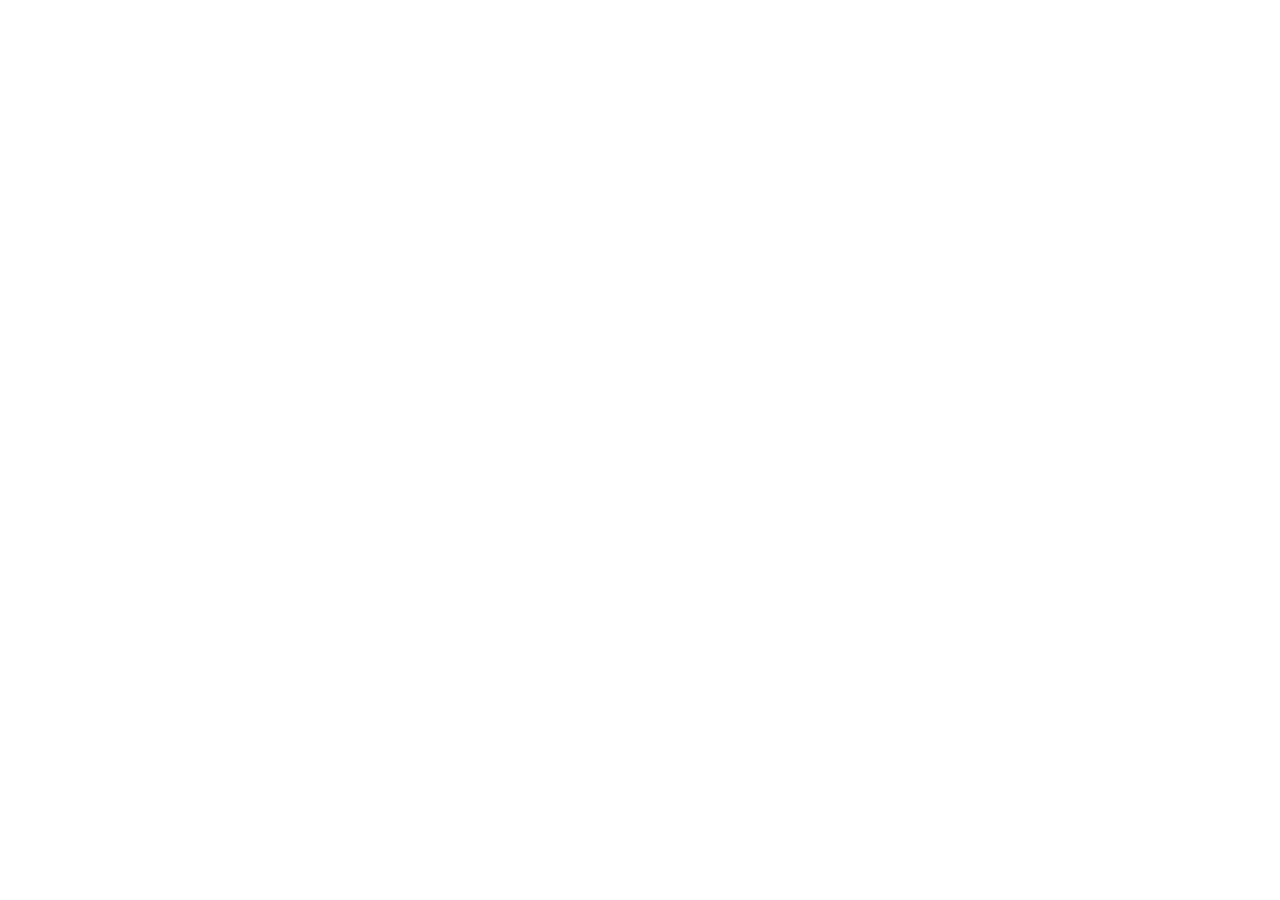
==== index.html @ 17730089 "Criação da estrutura html e css" ====
<!DOCTYPE html>
<html lang="pt-br">
<head>
    <meta charset="UTF-8">
    <meta name="viewport" content="width=device-width, initial-scale=1.0">
    <title>Luce d'Itália</title>
</head>
<body>
    
</body>
</html>
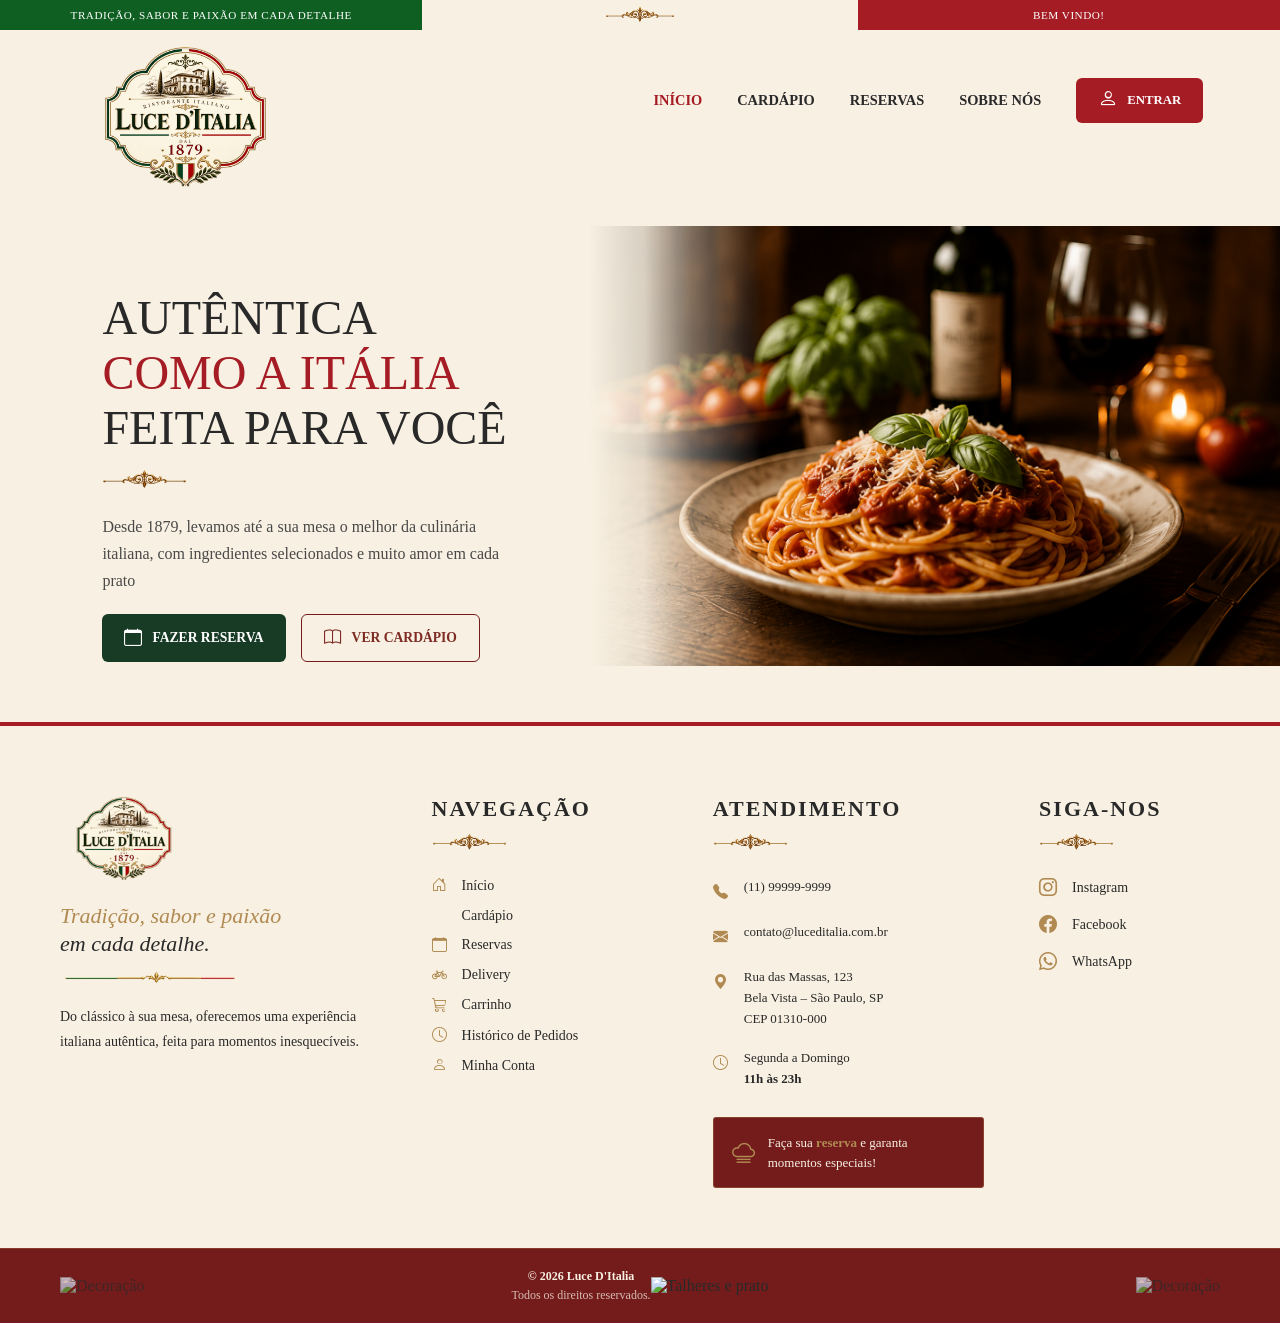
==== commit 1e555d6d: "Edição da header e footer e criação do hero do index" ====
--- a/index.html
+++ b/index.html
@@ -1,11 +1,269 @@
 <!DOCTYPE html>
 <html lang="pt-br">
+
 <head>
     <meta charset="UTF-8">
     <meta name="viewport" content="width=device-width, initial-scale=1.0">
     <title>Luce d'Itália</title>
+    <link rel="stylesheet" href="css/global.css">
+    <link rel="stylesheet" href="partials/css/header.css">
+    <link rel="stylesheet" href="https://cdn.jsdelivr.net/npm/bootstrap-icons@1.11.3/font/bootstrap-icons.min.css" />
+    <link rel="stylesheet" href="css/style.css">
+    <link rel="stylesheet" href="partials/css/footer.css">
 </head>
+
 <body>
-    
+    <section class="header">
+        <div class="top-header">
+            <div class="green">
+                <p>TRADIÇÃO, SABOR E PAIXÃO EM CADA DETALHE</p>
+            </div>
+
+            <div class="creme">
+                <img src="../imagens/ornamento.png" alt="ornamento">
+            </div>
+
+            <div class="red">
+                BEM VINDO!
+            </div>
+        </div>
+        <header>
+            <div class="logo">
+                <img src="../imagens/logo.png" alt="logo" />
+            </div>
+            <nav class="header-list">
+                <ul class="menu">
+                    <li><a class="verde" href="#">Início</a></li>
+                    <li><a class="branco" href="#">Cardápio</a></li>
+                    <li><a class="vermelho" href="#">Reservas</a></li>
+                    <li><a class="sobre" href="#">Sobre Nós</a></li>
+                </ul>
+
+                <div class="btn-header">
+                    <a href="#">
+                        <i class="bi bi-person"></i>
+                        <p>ENTRAR</p>
+                    </a>
+                </div>
+            </nav>
+        </header>
+    </section>
+
+    <main>
+        <section id="hero">
+            <div class="hero">
+                <div class="hero-left">
+                    <div class="hero-txt">
+                        <h1>AUTÊNTICA
+                            <span>COMO A ITÁLIA</span>
+                            FEITA PARA VOCÊ
+                        </h1>
+                    </div>
+
+                    <div class="detail-img-hero">
+                        <img src="imagens/ornamento.png">
+                    </div>
+
+                    <div class="details-txt-hero">
+                        <p>Desde 1879, levamos até a sua mesa o melhor da culinária italiana, com ingredientes
+                            selecionados e muito amor em cada prato</p>
+                    </div>
+
+                    <div class="btn-hero">
+                        <div class="reserva">
+                            <i class="bi bi-calendar"></i>
+                            <p>FAZER RESERVA</p>
+                        </div>
+
+                        <div class="cardapio">
+                            <i class="bi bi-book"></i>
+                            VER CARDÁPIO
+                        </div>
+                    </div>
+                </div>
+
+                <div class="hero-right">
+                    <div class="imagem">
+                        <img src="imagens/hero-massa.jpg">
+                    </div>
+                </div>
+            </div>
+        </section>
+    </main>
+    <footer>
+        <div class="footer-main">
+            <div class="left">
+                <div class="logo-footer">
+                    <img src="../imagens/logo.png" alt="Luce D'Italia">
+                </div>
+
+                <div class="detalhe-insp">
+                    <span>Tradição, sabor e paixão</span>
+                    <br>
+                    em cada detalhe.
+                </div>
+
+                <div class="borda-footer">
+                    <img src="../imagens/barraFooter.png" alt="Ornamento">
+                </div>
+
+                <div class="txt-footer-left">
+                    Do clássico à sua mesa, oferecemos uma
+                    experiência italiana autêntica, feita para
+                    momentos inesquecíveis.
+                </div>
+            </div>
+
+            <div class="main-footer">
+
+                <nav class="navegacao">
+                    <h2>NAVEGAÇÃO</h2>
+
+                    <img src="../imagens/ornamento.png" alt="Ornamento" class="ornamento">
+
+                    <ul>
+                        <li>
+                            <a href="#">
+                                <i class="bi bi-house-door"></i>
+                                <span>Início</span>
+                            </a>
+                        </li>
+
+                        <li>
+                            <a href="#">
+                                <i class="bi bi-fork-knife"></i>
+                                <span>Cardápio</span>
+                            </a>
+                        </li>
+
+                        <li>
+                            <a href="#">
+                                <i class="bi bi-calendar"></i>
+                                <span>Reservas</span>
+                            </a>
+                        </li>
+
+                        <li>
+                            <a href="#">
+                                <i class="bi bi-bicycle"></i>
+                                <span>Delivery</span>
+                            </a>
+                        </li>
+
+                        <li>
+                            <a href="#">
+                                <i class="bi bi-cart3"></i>
+                                <span>Carrinho</span>
+                            </a>
+                        </li>
+
+                        <li>
+                            <a href="#">
+                                <i class="bi bi-clock"></i>
+                                <span>Histórico de Pedidos</span>
+                            </a>
+                        </li>
+
+                        <li>
+                            <a href="#">
+                                <i class="bi bi-person"></i>
+                                <span>Minha Conta</span>
+                            </a>
+                        </li>
+                    </ul>
+                </nav>
+            </div>
+
+            <div class="atendimento">
+                <h2>ATENDIMENTO</h2>
+
+                <img src="../imagens/ornamento.png" alt="Ornamento" class="ornamento">
+
+                <div class="atendimento-lista">
+                    <div class="info-item">
+                        <i class="bi bi-telephone-fill"></i>
+                        <span>(11) 99999-9999</span>
+                    </div>
+
+                    <div class="info-item">
+                        <i class="bi bi-envelope-fill"></i>
+                        <span>contato@luceditalia.com.br</span>
+                    </div>
+
+                    <div class="info-item">
+                        <i class="bi bi-geo-alt-fill"></i>
+
+                        <span>
+                            Rua das Massas, 123<br>
+                            Bela Vista – São Paulo, SP<br>
+                            CEP 01310-000
+                        </span>
+
+                    </div>
+
+                    <div class="info-item">
+                        <i class="bi bi-clock"></i>
+
+                        <span>
+                            Segunda a Domingo<br>
+                            <strong>11h às 23h</strong>
+                        </span>
+                    </div>
+                </div>
+
+                <a href="#" class="reserva-footer">
+                    <i class="bi bi-cloud-fog"></i>
+                    <span>
+                        Faça sua <strong>reserva</strong> e garanta<br>
+                        momentos especiais!
+                    </span>
+                </a>
+            </div>
+
+            <div class="social-footer">
+                <h2>SIGA-NOS</h2>
+
+                <img src="../imagens/ornamento.png" alt="Ornamento" class="ornamento">
+
+                <div class="social-lista">
+                    <a href="#">
+                        <i class="bi bi-instagram"></i>
+                        <span>Instagram</span>
+                    </a>
+
+                    <a href="#">
+                        <i class="bi bi-facebook"></i>
+                        <span>Facebook</span>
+                    </a>
+
+                    <a href="#">
+                        <i class="bi bi-whatsapp"></i>
+                        <span>WhatsApp</span>
+                    </a>
+                </div>
+            </div>
+        </div>
+
+        <div class="footer-bottom">
+
+            <div class="footer-decoration left-decoration">
+                <img src="#" alt="Decoração">
+            </div>
+
+            <div class="copyright">
+                <span>© 2026 Luce D'Italia</span>
+                <span>Todos os direitos reservados.</span>
+            </div>
+
+            <div class="footer-center">
+                <img src="#" alt="Talheres e prato">
+            </div>
+
+            <div class="footer-decoration right-decoration">
+                <img src="#" alt="Decoração">
+            </div>
+        </div>
+    </footer>
 </body>
+
 </html>
--- a/css/global.css
+++ b/css/global.css
@@ -0,0 +1,24 @@
+:root {
+    --primary: #A51C24;
+    --secundary: #0f5f22;
+    --terciary: #FFFFFF;
+    --btn-primary: #116e2d;
+    --btn-secundary: #8B1E23;
+    --txt-btn: #FFFFFF;
+    --cream: #F8F1E3;
+    --beige: #EFE3CC;
+    --green: #173B25;
+    --green-light: #315F3D;
+    --wine: #741C1C;
+    --brown: #5C3A20;
+    --gold: #B08A52;
+    --border-color: #bd8f4a46;
+    --bronze: #936839;
+    --text: #292929;
+}
+
+* {
+    padding: 0;
+    margin: 0;
+    box-sizing: border-box;
+}
--- a/partials/css/header.css
+++ b/partials/css/header.css
@@ -0,0 +1,132 @@
+.header {
+  width: 100%;
+  position: relative;
+  z-index: 10;
+}
+
+.top-header {
+  height: 30px;
+  display: flex;
+  width: 100%;
+}
+
+.green,
+.creme,
+.red {
+  display: flex;
+  align-items: center;
+  justify-content: center;
+
+  font-size: 0.7rem;
+  letter-spacing: 0.5px;
+  color: var(--terciary);
+}
+
+.green {
+  width: 33%;
+  background: var(--secundary);
+}
+
+.green p {
+  margin: 0;
+}
+
+.creme {
+  width: 34%;
+  background: var(--cream);
+}
+
+.creme img {
+  width: 70px;
+}
+
+.red {
+  width: 33%;
+  background: var(--primary);
+}
+
+header {
+  height: 140px;
+  display: flex;
+  align-items: center;
+  position: relative;
+  padding: 0 6%;
+}
+
+.logo {
+  position: absolute;
+  top: 15px;
+  left: 6%;
+  z-index: 5;
+}
+
+.logo img {
+  width: 17vw;
+  display: block;
+}
+
+.header-list {
+  width: 100%;
+  display: flex;
+  align-items: center;
+  justify-content: flex-end;
+  gap: 35px;
+}
+
+.menu {
+  list-style: none;
+  display: flex;
+  align-items: center;
+  justify-content: center;
+  gap: 35px;
+  margin: 0;
+  padding: 0;
+}
+
+.menu li {
+  position: relative;
+}
+
+.menu li a {
+  text-decoration: none;
+  color: var(--text);
+  font-size: 0.9rem;
+  font-weight: 600;
+  text-transform: uppercase;
+  transition: 0.3s;
+}
+
+.menu li a:hover {
+  color: var(--primary);
+}
+
+.menu li a.verde {
+  color: var(--primary);
+}
+
+.btn-header a {
+  background: var(--primary);
+  color: var(--terciary);
+  text-decoration: none;
+  height: 45px;
+  padding: 0 22px;
+  display: flex;
+  align-items: center;
+  gap: 10px;
+  border-radius: 6px;
+  transition: 0.3s;
+}
+
+.btn-header a:hover {
+  background: var(--btn-secundary);
+}
+
+.btn-header i {
+  font-size: 1.2rem;
+}
+
+.btn-header p {
+  margin: 0;
+  font-size: 0.8rem;
+  font-weight: 600;
+}
--- a/css/style.css
+++ b/css/style.css
@@ -0,0 +1,147 @@
+body {
+    margin: 0;
+    background: var(--cream);
+}
+
+* {
+    box-sizing: border-box;
+}
+
+#hero {
+    width: 100%;
+    overflow: hidden;
+    
+}
+
+.hero {
+    display: flex;
+    position: relative;
+}
+
+.hero-left {
+    width: 46%;
+    padding: 120px 0 60px 8%;
+    display: flex;
+    flex-direction: column;
+    justify-content: center;
+    position: relative;
+    z-index: 2;
+}
+
+.hero-txt h1 {
+    margin: 0;
+    max-width: 500px;
+    font-family: Georgia, serif;
+    font-size: 3rem;
+    font-weight: 500;
+    line-height: 1.15;
+    color: var(--text);
+}
+
+.hero-txt h1 span {
+    display: block;
+    color: var(--primary);
+}
+
+.detail-img-hero {
+    margin: 10px 0 15px;
+}
+
+.detail-img-hero img {
+    width: 85px;
+    height: auto;
+}
+
+.details-txt-hero {
+    max-width: 400px;
+}
+
+.details-txt-hero p {
+    margin: 0;
+    font-size: 1rem;
+    line-height: 1.7;
+    color: #494949;
+}
+
+.btn-hero {
+    display: flex;
+    gap: 15px;
+    margin-top: 20px;
+}
+
+.reserva,
+.cardapio {
+    height: 48px;
+    padding: 0 22px;
+    display: flex;
+    align-items: center;
+    justify-content: center;
+    gap: 10px;
+    cursor: pointer;
+    font-size: 0.85rem;
+    font-weight: 600;
+    transition: 0.3s;
+}
+
+.reserva {
+    background: var(--green);
+    color: white;
+    border-radius: 6px;
+}
+
+.reserva:hover {
+    background: var(--secundary);
+}
+
+.cardapio {
+    border: 1px solid var(--wine);
+    color: #7d2b23;
+    border-radius: 6px;
+}
+
+.cardapio:hover {
+    background: var(--wine);
+    color: var(--terciary);
+}
+
+.reserva i,
+.cardapio i {
+    font-size: 1.1rem;
+}
+
+.hero-right {
+    width: 54%;
+    display: flex;
+    align-items: center;
+    position: relative;
+}
+
+.imagem {
+    width: 100%;
+    height: 440px;
+    position: relative;
+    overflow: hidden;
+    -webkit-mask-image:
+        linear-gradient(to right,
+            transparent 0%,
+            rgba(0, 0, 0, 0.15) 8%,
+            rgba(0, 0, 0, 0.6) 15%,
+            black 25%,
+            black 100%);
+
+    mask-image:
+        linear-gradient(to right,
+            transparent 0%,
+            rgba(0, 0, 0, 0.15) 8%,
+            rgba(0, 0, 0, 0.6) 15%,
+            black 25%,
+            black 100%);
+}
+
+.imagem img {
+    width: 100%;
+    height: 100%;
+    object-fit: cover;
+    object-position: center;
+    display: block;
+}
--- a/partials/css/footer.css
+++ b/partials/css/footer.css
@@ -0,0 +1,273 @@
+footer {
+    width: 100%;
+    background: var(--cream);
+    color: var(--text);
+    font-family: "Lora", serif;
+    border-top: 4px solid var(--primary);
+}
+
+.footer-main {
+    width: 100%;
+    max-width: 1400px;
+    margin: 0 auto;
+    padding: 70px 60px 60px;
+    display: grid;
+    grid-template-columns: 1.4fr 1fr 1.2fr 0.8fr;
+    gap: 55px;
+}
+
+.footer-main .left {
+    display: flex;
+    flex-direction: column;
+    align-items: flex-start;
+}
+
+.logo-footer {
+    margin-bottom: 20px;
+}
+
+.logo-footer img {
+    width: 10vw;
+    height: auto;
+    display: block;
+}
+
+.detalhe-insp {
+    color: var(--text);
+    font-family: "Cormorant Garamond", serif;
+    font-size: 22px;
+    line-height: 1.3;
+    font-style: italic;
+    margin-bottom: 18px;
+}
+
+.detalhe-insp span {
+    color: var(--gold);
+}
+
+.borda-footer {
+    width: 180px;
+    margin: 5px 0 22px;
+}
+
+.borda-footer img {
+    width: 100%;
+    height: auto;
+    display: block;
+    margin-top: -35px;
+    margin-bottom: -35px;
+}
+
+.txt-footer-left {
+    max-width: 330px;
+    color: var(--text);
+    font-family: "Lora", serif;
+    font-size: 14px;
+    line-height: 1.8;
+}
+
+.main-footer h2,
+.atendimento h2,
+.social-footer h2 {
+    position: relative;
+    color: var(--text);
+    font-family: "Cormorant Garamond", serif;
+    font-size: 22px;
+    font-weight: 700;
+    letter-spacing: 2px;
+    margin-bottom: 8px;
+}
+
+.ornamento {
+    width: 75px;
+    height: auto;
+    display: block;
+    margin-bottom: 22px;
+}
+
+.navegacao ul {
+    list-style: none;
+
+    display: flex;
+    flex-direction: column;
+    gap: 13px;
+}
+
+.navegacao li {
+    width: fit-content;
+}
+
+.navegacao a {
+    display: flex;
+    align-items: center;
+    gap: 12px;
+    color: var(--text);
+    text-decoration: none;
+    font-family: "Lora", serif;
+    font-size: 14px;
+    transition:
+        color 0.25s ease,
+        transform 0.25s ease;
+}
+
+.navegacao a i {
+    width: 18px;
+    color: var(--gold);
+    font-size: 15px;
+    transition: color 0.25s ease;
+}
+
+.navegacao a:hover {
+    color: var(--text);
+    transform: translateX(5px);
+}
+
+.navegacao a:hover i {
+    color: var(--primary);
+}
+
+.atendimento-lista {
+    display: flex;
+    flex-direction: column;
+    gap: 18px;
+}
+
+.info-item {
+    display: flex;
+    align-items: flex-start;
+    gap: 13px;
+    color: var(--text);
+    font-family: "Lora", serif;
+    font-size: 13px;
+    line-height: 1.6;
+}
+
+.info-item i {
+    min-width: 18px;
+    margin-top: 3px;
+    color: var(--gold);
+    font-size: 15px;
+}
+
+.info-item strong {
+    color: var(--text);
+    font-weight: 600;
+}
+
+.reserva-footer {
+    display: flex;
+    align-items: center;
+    gap: 13px;
+    margin-top: 28px;
+    padding: 15px 18px;
+    background: var(--wine);
+    border: 1px solid rgba(176, 138, 82, 0.35);
+    border-radius: 3px;
+    color: var(--cream);
+    text-decoration: none;
+    font-family: "Lora", serif;
+    font-size: 13px;
+    line-height: 1.5;
+    transition:
+        background 0.25s ease,
+        transform 0.25s ease,
+        border-color 0.25s ease;
+}
+
+.reserva-footer i {
+    color: var(--gold);
+    font-size: 23px;
+}
+
+.reserva-footer strong {
+    color: var(--gold);
+}
+
+.reserva-footer:hover {
+    background: var(--primary);
+    border-color: var(--gold);
+    transform: translateY(-2px);
+}
+
+.social-lista {
+    display: flex;
+    flex-direction: column;
+    gap: 16px;
+}
+
+.social-lista a {
+    display: flex;
+    align-items: center;
+    gap: 13px;
+    color: var(--text);
+    text-decoration: none;
+    font-family: "Lora", serif;
+    font-size: 14px;
+    transition:
+        color 0.25s ease,
+        transform 0.25s ease;
+}
+
+.social-lista a i {
+    width: 20px;
+    color: var(--gold);
+    font-size: 18px;
+    transition: color 0.25s ease;
+}
+
+.social-lista a:hover {
+    color: var(--text);
+    transform: translateX(5px);
+}
+
+.social-lista a:hover i {
+    color: var(--primary);
+}
+
+.footer-bottom {
+    position: relative;
+    width: 100%;
+    min-height: 75px;
+    padding: 18px 60px;
+    display: flex;
+    align-items: center;
+    justify-content: center;
+    background: var(--wine);
+    border-top: 1px solid var(--border-color);
+}
+
+.copyright {
+    display: flex;
+    flex-direction: column;
+    align-items: center;
+    gap: 4px;
+    text-align: center;
+    color: rgba(248, 241, 227, 0.75);
+    font-family: "Lora", serif;
+    font-size: 12px;
+}
+
+.copyright span:first-child {
+    color: var(--cream);
+    font-weight: 600;
+}
+
+.footer-decoration {
+    position: absolute;
+    top: 50%;
+    transform: translateY(-50%);
+    opacity: 0.7;
+}
+
+.footer-decoration img {
+    max-width: 150px;
+    height: auto;
+}
+
+.left-decoration {
+    left: 60px;
+}
+
+.right-decoration {
+    right: 60px;
+}
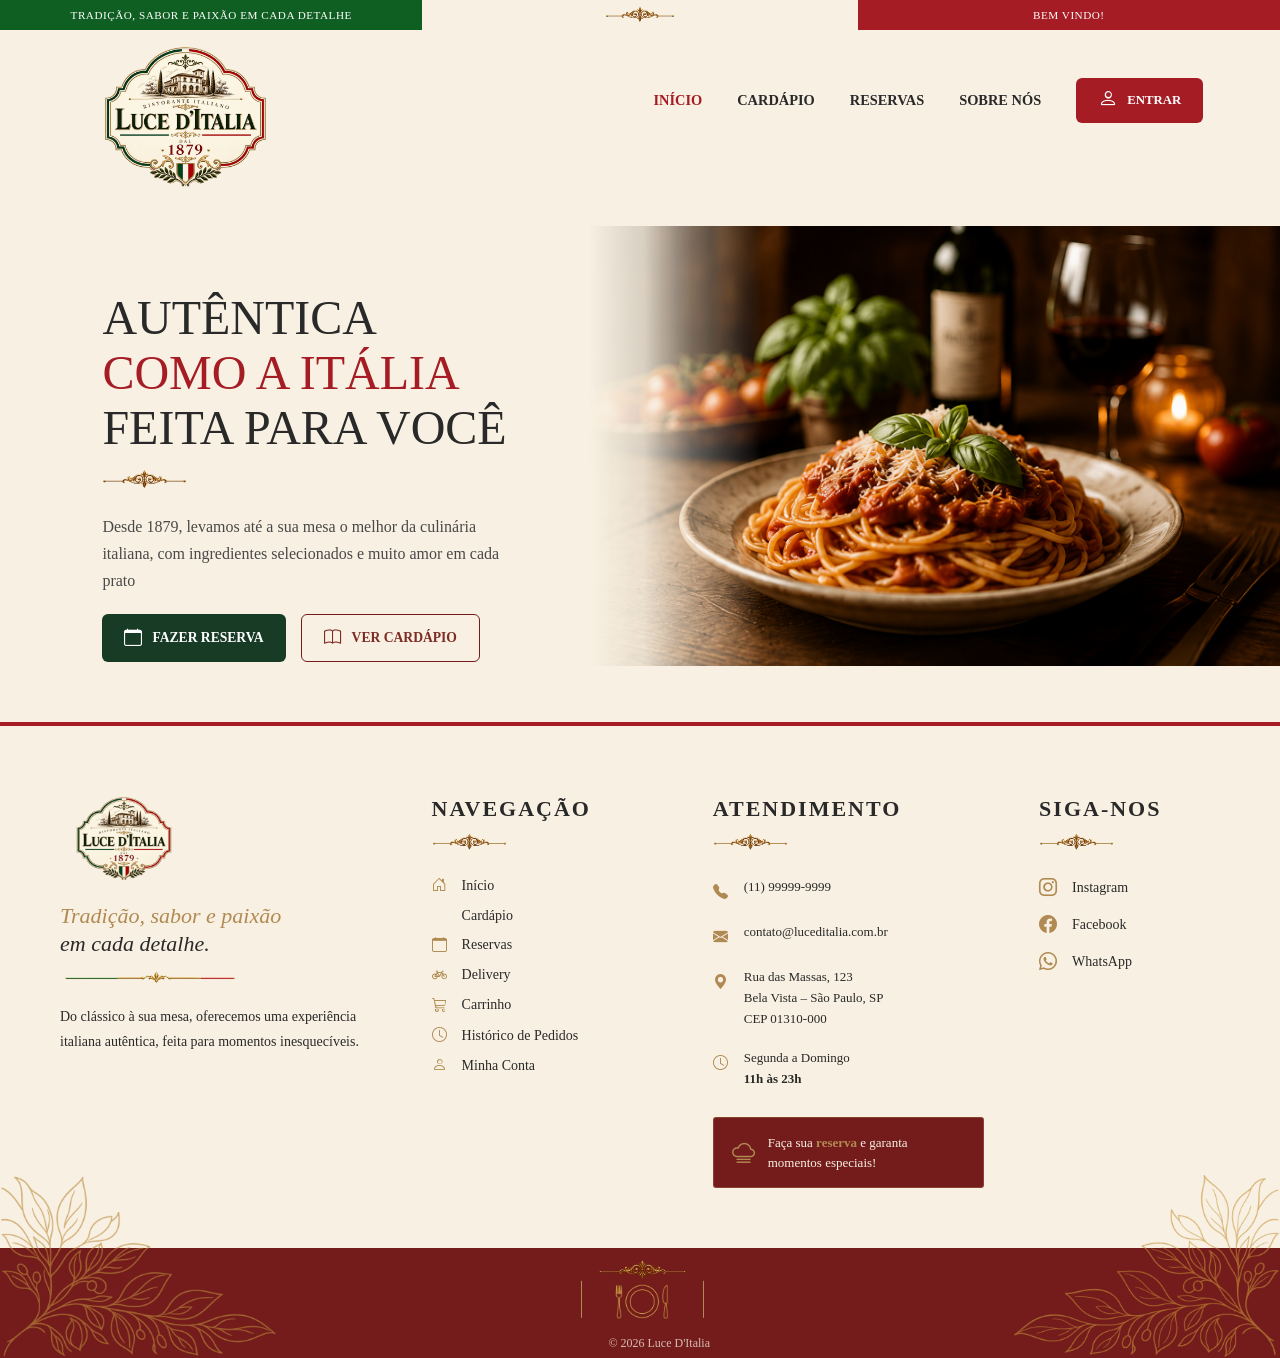
==== commit 1f44d3e9: "Footer e Header completo" ====
--- a/index.html
+++ b/index.html
@@ -247,20 +247,22 @@
         <div class="footer-bottom">
 
             <div class="footer-decoration left-decoration">
-                <img src="#" alt="Decoração">
+                <img src="imagens/planta.png" alt="Decoração">
             </div>
 
             <div class="copyright">
                 <span>© 2026 Luce D'Italia</span>
-                <span>Todos os direitos reservados.</span>
             </div>
 
             <div class="footer-center">
-                <img src="#" alt="Talheres e prato">
+                <img src="imagens/ornamento.png">
+                <div class="footer-center-pratos">
+                    <img src="imagens/pratos.png" alt="Talheres e prato">
+                </div>
             </div>
 
             <div class="footer-decoration right-decoration">
-                <img src="#" alt="Decoração">
+                <img src="imagens/plantaRight.png" alt="Decoração">
             </div>
         </div>
     </footer>
--- a/css/global.css
+++ b/css/global.css
@@ -12,7 +12,7 @@
     --wine: #741C1C;
     --brown: #5C3A20;
     --gold: #B08A52;
-    --border-color: #bd8f4a46;
+    --txt-details-color: #e9e0d26b;
     --bronze: #936839;
     --text: #292929;
 }
--- a/partials/css/footer.css
+++ b/partials/css/footer.css
@@ -227,47 +227,92 @@
 .footer-bottom {
     position: relative;
     width: 100%;
-    min-height: 75px;
-    padding: 18px 60px;
-    display: flex;
-    align-items: center;
-    justify-content: center;
+    min-height: 110px;
+    padding: 15px 60px;
+    display: flex;
+    align-items: center;
+    justify-content: space-between;
     background: var(--wine);
-    border-top: 1px solid var(--border-color);
+    overflow: visible;
 }
 
 .copyright {
-    display: flex;
-    flex-direction: column;
-    align-items: center;
-    gap: 4px;
+    position: absolute;
+    left: 51.5%;
+    top: 80%;
+    transform: translateX(-50%);
+    display: flex;
+    align-items: center;
+    gap: 5px;
     text-align: center;
     color: rgba(248, 241, 227, 0.75);
     font-family: "Lora", serif;
     font-size: 12px;
+    z-index: 2;
 }
 
 .copyright span:first-child {
-    color: var(--cream);
-    font-weight: 600;
-}
-
-.footer-decoration {
+    color: var(--border-colortxt-details-color);
+    font-weight: 500;
+}
+
+.left-decoration {
     position: absolute;
-    top: 50%;
+    bottom: 0;
+    display: flex;
+    align-items: flex-end;
+    opacity: 0.65;
+    pointer-events: none;
+    width: 280px;
+    left: 0;
+}
+
+.footer-decoration img {
+    display: block;
+    width: 100%;
+    height: auto;
+}
+
+.right-decoration {
+    position: absolute;
+    bottom: 0;
+    display: flex;
+    align-items: flex-end;
+    opacity: 0.65;
+    pointer-events: none;
+    width: 280px;
+    right: 0;
+}
+
+.footer-center {
+    position: absolute;
+    right: 45%;
+    top: 35%;
     transform: translateY(-50%);
-    opacity: 0.7;
-}
-
-.footer-decoration img {
-    max-width: 150px;
-    height: auto;
-}
-
-.left-decoration {
-    left: 60px;
-}
-
-.right-decoration {
-    right: 60px;
-}
+    display: flex;
+    flex-direction: column;
+    align-items: center;
+    z-index: 2;
+}
+
+.footer-center img {
+    width: 7vw;
+    height: auto;
+    margin-bottom: -5px;
+}
+
+.footer-center-pratos {
+    position: relative;
+    padding: 0 18px;
+    border-left: 1px solid var(--gold);
+    border-right: 1px solid var(--gold);
+    display: flex;
+    align-items: center;
+    justify-content: center;
+}
+
+.footer-center-pratos img {
+    display: block;
+    width: 85px;
+    height: auto;
+}
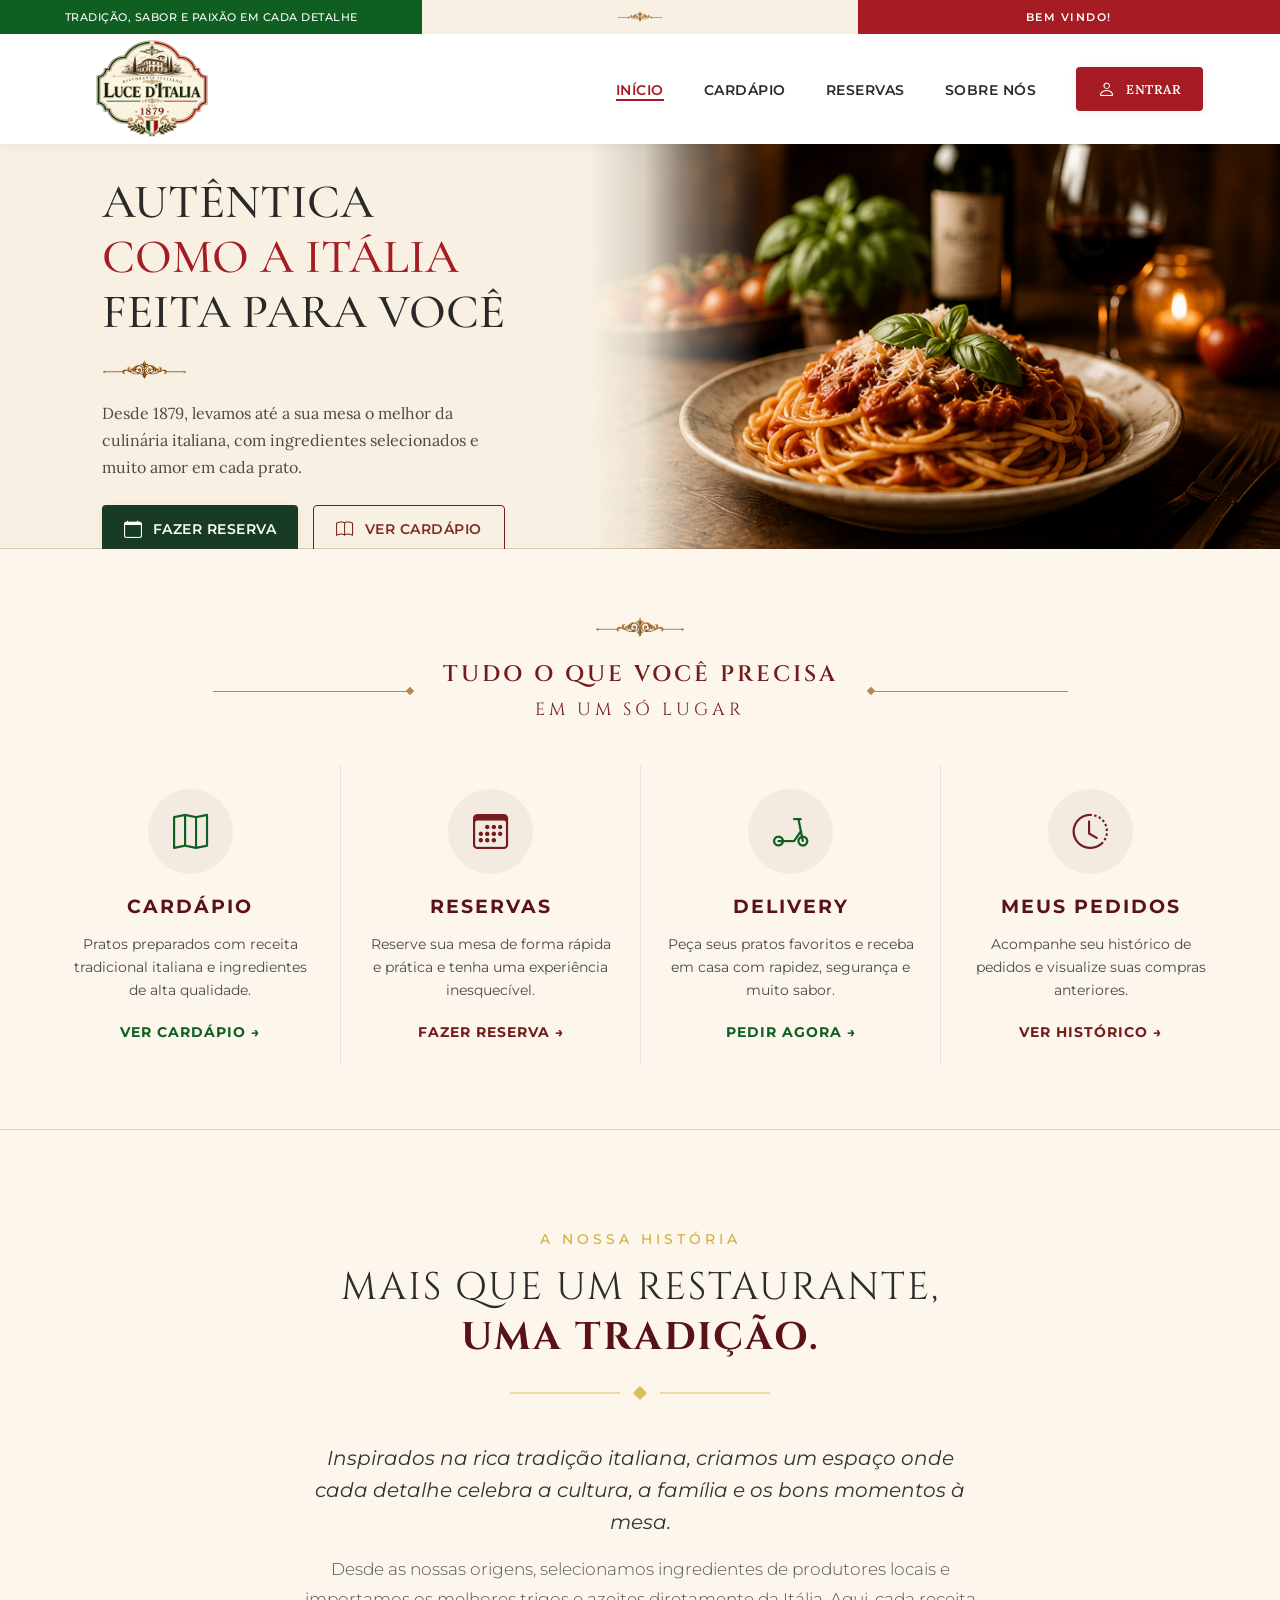
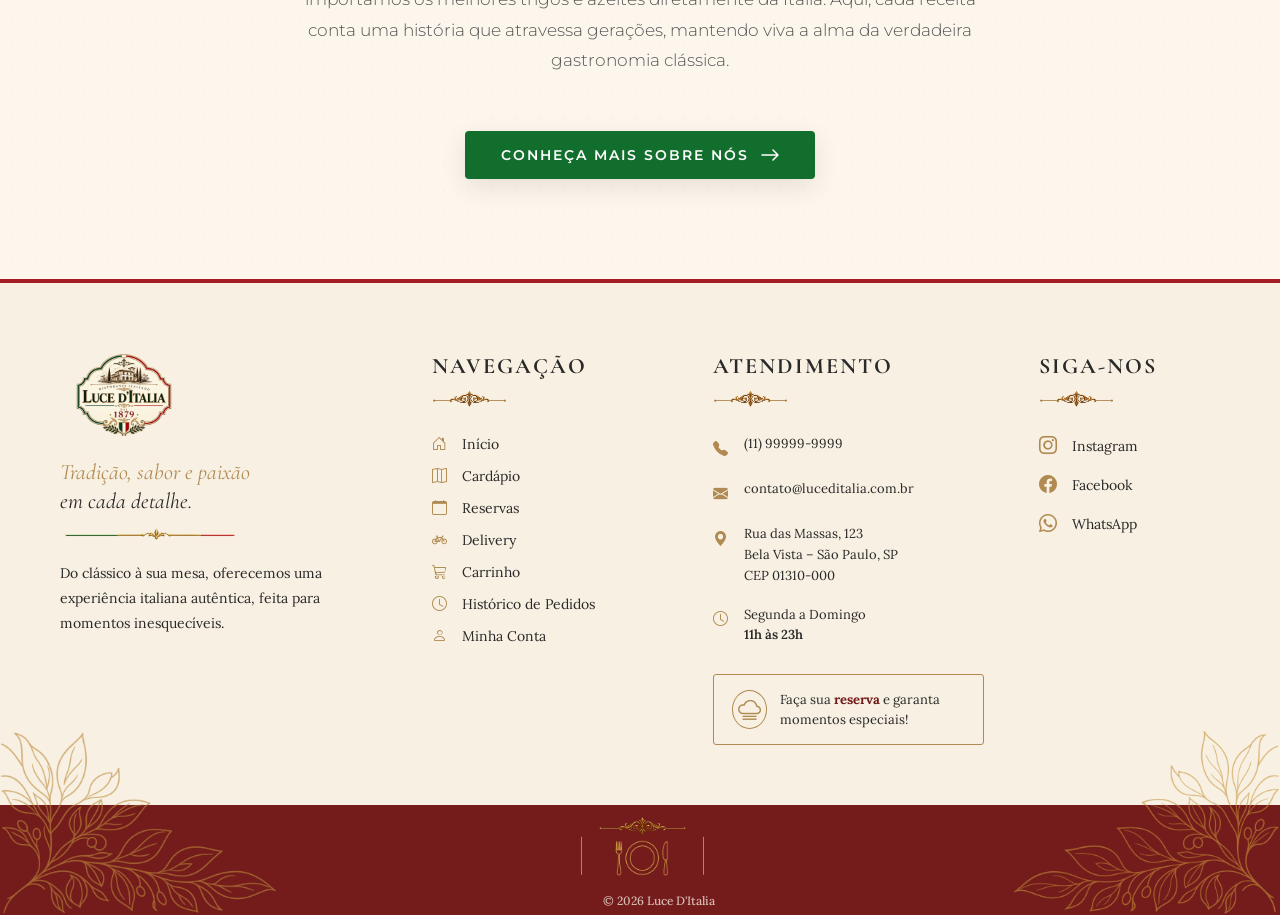
==== commit 6568df68: "Index completo" ====
--- a/index.html
+++ b/index.html
@@ -4,7 +4,16 @@
 <head>
     <meta charset="UTF-8">
     <meta name="viewport" content="width=device-width, initial-scale=1.0">
-    <title>Luce d'Itália</title>
+    <title>Luce d'Itália — Tradição, sabor e paixão em cada detalhe</title>
+    <meta name="description"
+        content="Restaurante Luce d'Itália: culinária italiana autêntica em São Paulo desde 1879. Cardápio, reservas e delivery.">
+
+    <link rel="preconnect" href="https://fonts.googleapis.com">
+    <link rel="preconnect" href="https://fonts.gstatic.com" crossorigin>
+    <link
+        href="https://fonts.googleapis.com/css2?family=Cinzel:wght@400;600;700&family=Cormorant+Garamond:ital,wght@0,400;0,600;0,700;1,400&family=Lora:wght@400;500;600&family=Montserrat:wght@300;400;500;600&display=swap"
+        rel="stylesheet">
+
     <link rel="stylesheet" href="css/global.css">
     <link rel="stylesheet" href="partials/css/header.css">
     <link rel="stylesheet" href="https://cdn.jsdelivr.net/npm/bootstrap-icons@1.11.3/font/bootstrap-icons.min.css" />
@@ -13,6 +22,8 @@
 </head>
 
 <body>
+    <a class="skip-link" href="#conteudo">Pular para o conteúdo</a>
+
     <section class="header">
         <div class="top-header">
             <div class="green">
@@ -20,7 +31,7 @@
             </div>
 
             <div class="creme">
-                <img src="../imagens/ornamento.png" alt="ornamento">
+                <img src="imagens/ornamento.png" alt="" role="presentation">
             </div>
 
             <div class="red">
@@ -29,14 +40,21 @@
         </div>
         <header>
             <div class="logo">
-                <img src="../imagens/logo.png" alt="logo" />
-            </div>
-            <nav class="header-list">
+                <a href="#hero">
+                    <img src="imagens/logo.png" alt="Luce d'Itália" />
+                </a>
+            </div>
+
+            <button class="menu-toggle" type="button" aria-expanded="false" aria-controls="header-list">
+                <i class="bi bi-list"></i>
+            </button>
+
+            <nav class="header-list" id="header-list">
                 <ul class="menu">
-                    <li><a class="verde" href="#">Início</a></li>
-                    <li><a class="branco" href="#">Cardápio</a></li>
-                    <li><a class="vermelho" href="#">Reservas</a></li>
-                    <li><a class="sobre" href="#">Sobre Nós</a></li>
+                    <li><a class="ativo" href="#hero">Início</a></li>
+                    <li><a href="#cardapio">Cardápio</a></li>
+                    <li><a href="#reservas">Reservas</a></li>
+                    <li><a href="#sobre">Sobre Nós</a></li>
                 </ul>
 
                 <div class="btn-header">
@@ -49,7 +67,7 @@
         </header>
     </section>
 
-    <main>
+    <main id="conteudo">
         <section id="hero">
             <div class="hero">
                 <div class="hero-left">
@@ -61,34 +79,154 @@
                     </div>
 
                     <div class="detail-img-hero">
-                        <img src="imagens/ornamento.png">
+                        <img src="imagens/ornamento.png" alt="" role="presentation">
                     </div>
 
                     <div class="details-txt-hero">
                         <p>Desde 1879, levamos até a sua mesa o melhor da culinária italiana, com ingredientes
-                            selecionados e muito amor em cada prato</p>
+                            selecionados e muito amor em cada prato.</p>
                     </div>
 
                     <div class="btn-hero">
-                        <div class="reserva">
+                        <a class="reserva-hero" href="#reservas">
                             <i class="bi bi-calendar"></i>
-                            <p>FAZER RESERVA</p>
-                        </div>
-
-                        <div class="cardapio">
+                            <span>FAZER RESERVA</span>
+                        </a>
+
+                        <a class="cardapio-hero" href="#cardapio">
                             <i class="bi bi-book"></i>
-                            VER CARDÁPIO
-                        </div>
+                            <span>VER CARDÁPIO</span>
+                        </a>
                     </div>
                 </div>
 
                 <div class="hero-right">
                     <div class="imagem">
-                        <img src="imagens/hero-massa.jpg">
+                        <img src="imagens/hero-massa.jpg" alt="Prato de massa italiana artesanal">
                     </div>
                 </div>
             </div>
         </section>
+
+        <section id="navegacao">
+            <div class="navegacao-top">
+                <img src="imagens/ornamento.png" alt="" role="presentation" class="ornamento-img">
+
+                <div class="hero-navegacao">
+                    <div class="linha-decorativa esquerda"></div>
+
+                    <h2 class="texto">
+                        TUDO O QUE VOCÊ PRECISA<br>
+                        <span>EM UM SÓ LUGAR</span>
+                    </h2>
+
+                    <div class="linha-decorativa direita"></div>
+                </div>
+            </div>
+
+            <div class="navegacao-table">
+
+                <div class="from-group-navegacao cardapio">
+                    <div class="icon-navegacao">
+                        <i class="bi bi-map"></i>
+                    </div>
+
+                    <h3>CARDÁPIO</h3>
+                    <p>Pratos preparados com receita tradicional italiana e ingredientes de alta qualidade.</p>
+
+                    <div class="link-navegacao">
+                        <a href="#cardapio">VER CARDÁPIO &rarr;</a>
+                    </div>
+                </div>
+
+                <div class="from-group-navegacao reserva">
+                    <div class="icon-navegacao">
+                        <i class="bi bi-calendar3"></i>
+                    </div>
+
+                    <h3>RESERVAS</h3>
+                    <p>Reserve sua mesa de forma rápida e prática e tenha uma experiência inesquecível.</p>
+
+                    <div class="link-navegacao">
+                        <a href="#reservas">FAZER RESERVA &rarr;</a>
+                    </div>
+                </div>
+
+                <div class="from-group-navegacao delivery">
+                    <div class="icon-navegacao">
+                        <i class="bi bi-scooter"></i>
+                    </div>
+
+                    <h3>DELIVERY</h3>
+                    <p>Peça seus pratos favoritos e receba em casa com rapidez, segurança e muito sabor.</p>
+
+                    <div class="link-navegacao">
+                        <a href="#">PEDIR AGORA &rarr;</a>
+                    </div>
+                </div>
+
+                <div class="from-group-navegacao pedidos">
+                    <div class="icon-navegacao">
+                        <i class="bi bi-clock-history"></i>
+                    </div>
+
+                    <h3>MEUS PEDIDOS</h3>
+                    <p>Acompanhe seu histórico de pedidos e visualize suas compras anteriores.</p>
+
+                    <div class="link-navegacao">
+                        <a href="#">VER HISTÓRICO &rarr;</a>
+                    </div>
+                </div>
+
+            </div>
+
+        </section>
+
+        <section id="sobre" class="sobre-nos-section">
+            <div class="sobre-nos-container">
+
+                <span class="sobre-subtitulo">A NOSSA HISTÓRIA</span>
+
+                <h2 class="sobre-titulo">
+                    MAIS QUE UM RESTAURANTE,<br>
+                    <span class="sobre-titulo-destaque">UMA TRADIÇÃO.</span>
+                </h2>
+
+                <div class="sobre-divisor">
+                    <svg width="260" height="20" viewBox="0 0 260 20" fill="none" xmlns="http://www.w3.org/2000/svg"
+                        aria-hidden="true">
+                        <line x1="0" y1="10" x2="110" y2="10" stroke="#d4af37" stroke-width="1" />
+                        <rect x="125" y="5" width="10" height="10" fill="#d4af37" transform="rotate(45 130 10)" />
+                        <line x1="150" y1="10" x2="260" y2="10" stroke="#d4af37" stroke-width="1" />
+                    </svg>
+                </div>
+
+                <div class="sobre-conteudo">
+                    <p class="sobre-paragrafo destaque-texto">
+                        Inspirados na rica tradição italiana, criamos um espaço onde cada detalhe celebra a cultura, a
+                        família e os bons momentos à mesa.
+                    </p>
+                    <p class="sobre-paragrafo">
+                        Desde as nossas origens, selecionamos ingredientes de produtores locais e importamos os melhores
+                        trigos e azeites diretamente da Itália. Aqui, cada receita conta uma história que atravessa
+                        gerações, mantendo viva a alma da verdadeira gastronomia clássica.
+                    </p>
+                </div>
+
+                <div class="sobre-acao">
+                    <a href="#" class="btn-sobre">
+                        CONHEÇA MAIS SOBRE NÓS
+                        <svg width="18" height="12" viewBox="0 0 18 12" fill="none" xmlns="http://www.w3.org/2000/svg"
+                            aria-hidden="true">
+                            <path d="M12 1L17 6M17 6L12 11M17 6H1" stroke="currentColor" stroke-width="1.5"
+                                stroke-linecap="round" stroke-linejoin="round" />
+                        </svg>
+                    </a>
+                </div>
+
+            </div>
+        </section>
+
     </main>
     <footer>
         <div class="footer-main">
@@ -131,7 +269,7 @@
 
                         <li>
                             <a href="#">
-                                <i class="bi bi-fork-knife"></i>
+                                <i class="bi bi-map"></i>
                                 <span>Cardápio</span>
                             </a>
                         </li>
@@ -266,6 +404,23 @@
             </div>
         </div>
     </footer>
+
+    <script>
+        const menuToggle = document.querySelector('.menu-toggle');
+        const headerList = document.getElementById('header-list');
+
+        menuToggle.addEventListener('click', () => {
+            const isOpen = headerList.classList.toggle('is-open');
+            menuToggle.setAttribute('aria-expanded', String(isOpen));
+        });
+
+        document.querySelectorAll('.header-list a').forEach((link) => {
+            link.addEventListener('click', () => {
+                headerList.classList.remove('is-open');
+                menuToggle.setAttribute('aria-expanded', 'false');
+            });
+        });
+    </script>
 </body>
 
 </html>
--- a/css/global.css
+++ b/css/global.css
@@ -1,24 +1,68 @@
 :root {
     --primary: #A51C24;
+    --primary-dark: #7d151b;
     --secundary: #0f5f22;
     --terciary: #FFFFFF;
+
     --btn-primary: #116e2d;
     --btn-secundary: #8B1E23;
     --txt-btn: #FFFFFF;
+
     --cream: #F8F1E3;
+    --cream-soft: #FCF6EC;
     --beige: #EFE3CC;
+
     --green: #173B25;
     --green-light: #315F3D;
     --wine: #741C1C;
+    --wine-soft: #5a1216;
     --brown: #5C3A20;
     --gold: #B08A52;
-    --txt-details-color: #e9e0d26b;
+    --gold-soft: #d4af37;
     --bronze: #936839;
+    --border-gold: #b08a5260;
+
     --text: #292929;
+    --text-muted: #555555;
+    --text-soft: #4a4a4a;
+    --border-soft: rgba(0, 0, 0, 0.08);
+    --txt-details-color: rgba(248, 241, 227, 0.75);
+
+    --font-display: 'Cinzel', serif;
+    --font-serif: Georgia, 'Cormorant Garamond', serif;
+    --font-heading: 'Cormorant Garamond', serif;
+    --font-body: 'Lora', serif;
+    --font-sans: 'Montserrat', sans-serif;
 }
 
-* {
+*,
+*::before,
+*::after {
     padding: 0;
     margin: 0;
     box-sizing: border-box;
+}
+
+html {
+    scroll-behavior: smooth;
+}
+
+body {
+    font-family: var(--font-body);
+    color: var(--text);
+    -webkit-font-smoothing: antialiased;
+}
+
+img {
+    max-width: 100%;
+    display: block;
+}
+
+a {
+    color: inherit;
+}
+
+:focus-visible {
+    outline: 2px solid var(--gold-soft);
+    outline-offset: 3px;
 }
--- a/partials/css/header.css
+++ b/partials/css/header.css
@@ -1,11 +1,28 @@
+.skip-link {
+  position: absolute;
+  left: -9999px;
+  top: 0;
+  background: var(--wine);
+  color: var(--terciary);
+  padding: 10px 16px;
+  z-index: 100;
+  border-radius: 0 0 4px 0;
+}
+
+.skip-link:focus {
+  left: 0;
+}
+
 .header {
   width: 100%;
-  position: relative;
-  z-index: 10;
+  position: sticky;
+  top: 0;
+  z-index: 50;
+  box-shadow: 0 2px 10px rgba(41, 41, 41, 0.06);
 }
 
 .top-header {
-  height: 30px;
+  height: 34px;
   display: flex;
   width: 100%;
 }
@@ -16,8 +33,9 @@
   display: flex;
   align-items: center;
   justify-content: center;
-
+  font-family: var(--font-sans);
   font-size: 0.7rem;
+  font-weight: 500;
   letter-spacing: 0.5px;
   color: var(--terciary);
 }
@@ -37,40 +55,59 @@
 }
 
 .creme img {
-  width: 70px;
+  width: 46px;
+  height: auto;
+  opacity: 0.85;
 }
 
 .red {
   width: 33%;
   background: var(--primary);
+  font-weight: 600;
+  letter-spacing: 1.5px;
 }
 
 header {
-  height: 140px;
+  height: 110px;
   display: flex;
   align-items: center;
+  justify-content: flex-end;
+  gap: 40px;
   position: relative;
   padding: 0 6%;
+  background: var(--terciary);
 }
 
 .logo {
   position: absolute;
-  top: 15px;
+  top: 50%;
   left: 6%;
+  transform: translateY(-50%);
   z-index: 5;
 }
 
 .logo img {
-  width: 17vw;
+  width: 150px;
+  max-width: 17vw;
   display: block;
 }
 
+.menu-toggle {
+  display: none;
+  background: none;
+  border: none;
+  font-size: 1.6rem;
+  color: var(--text);
+  cursor: pointer;
+  padding: 6px;
+  line-height: 1;
+}
+
 .header-list {
-  width: 100%;
   display: flex;
   align-items: center;
   justify-content: flex-end;
-  gap: 35px;
+  gap: 40px;
 }
 
 .menu {
@@ -78,7 +115,7 @@
   display: flex;
   align-items: center;
   justify-content: center;
-  gap: 35px;
+  gap: 40px;
   margin: 0;
   padding: 0;
 }
@@ -90,43 +127,62 @@
 .menu li a {
   text-decoration: none;
   color: var(--text);
-  font-size: 0.9rem;
+  font-family: var(--font-sans);
+  font-size: 0.85rem;
   font-weight: 600;
+  letter-spacing: 0.5px;
   text-transform: uppercase;
-  transition: 0.3s;
+  padding: 6px 0;
+  transition: color 0.2s ease;
 }
 
-.menu li a:hover {
+.menu li a::after {
+  content: '';
+  position: absolute;
+  left: 0;
+  bottom: -2px;
+  width: 0;
+  height: 2px;
+  background: var(--primary);
+  transition: width 0.2s ease;
+}
+
+.menu li a:hover,
+.menu li a.ativo {
   color: var(--primary);
 }
 
-.menu li a.verde {
-  color: var(--primary);
+.menu li a:hover::after,
+.menu li a.ativo::after {
+  width: 100%;
 }
 
 .btn-header a {
   background: var(--primary);
   color: var(--terciary);
   text-decoration: none;
-  height: 45px;
+  height: 44px;
   padding: 0 22px;
   display: flex;
   align-items: center;
   gap: 10px;
-  border-radius: 6px;
-  transition: 0.3s;
+  border-radius: 4px;
+  box-shadow: 0 2px 10px rgba(41, 41, 41, 0.06);
+  transition: background 0.2s ease, transform 0.2s ease;
 }
 
 .btn-header a:hover {
   background: var(--btn-secundary);
+  transform: translateY(-1px);
 }
 
 .btn-header i {
-  font-size: 1.2rem;
+  font-size: 1.1rem;
 }
 
 .btn-header p {
   margin: 0;
   font-size: 0.8rem;
   font-weight: 600;
-}+  letter-spacing: 0.5px;
+}
--- a/css/style.css
+++ b/css/style.css
@@ -1,26 +1,22 @@
 body {
-    margin: 0;
     background: var(--cream);
 }
 
-* {
-    box-sizing: border-box;
-}
-
 #hero {
     width: 100%;
     overflow: hidden;
-    
 }
 
 .hero {
     display: flex;
     position: relative;
+    height: 45vh;
+    border-bottom: 1px solid var(--border-gold);
 }
 
 .hero-left {
     width: 46%;
-    padding: 120px 0 60px 8%;
+    padding: 100px 0 64px 8%;
     display: flex;
     flex-direction: column;
     justify-content: center;
@@ -30,8 +26,8 @@
 
 .hero-txt h1 {
     margin: 0;
-    max-width: 500px;
-    font-family: Georgia, serif;
+    max-width: 700px;
+    font-family: var(--font-serif);
     font-size: 3rem;
     font-weight: 500;
     line-height: 1.15;
@@ -44,7 +40,7 @@
 }
 
 .detail-img-hero {
-    margin: 10px 0 15px;
+    margin: 16px 0 15px;
 }
 
 .detail-img-hero img {
@@ -58,19 +54,21 @@
 
 .details-txt-hero p {
     margin: 0;
+    font-family: var(--font-body);
     font-size: 1rem;
     line-height: 1.7;
-    color: #494949;
+    color: var(--text-soft);
 }
 
 .btn-hero {
     display: flex;
+    flex-wrap: wrap;
     gap: 15px;
-    margin-top: 20px;
-}
-
-.reserva,
-.cardapio {
+    margin-top: 24px;
+}
+
+.reserva-hero,
+.cardapio-hero {
     height: 48px;
     padding: 0 22px;
     display: flex;
@@ -78,34 +76,41 @@
     justify-content: center;
     gap: 10px;
     cursor: pointer;
+    font-family: var(--font-sans);
     font-size: 0.85rem;
     font-weight: 600;
-    transition: 0.3s;
-}
-
-.reserva {
+    letter-spacing: 0.5px;
+    text-decoration: none;
+    border-radius: 4px;
+    transition: background 0.2s ease, color 0.2s ease, transform 0.2s ease, box-shadow 0.2s ease;
+}
+
+.reserva-hero {
     background: var(--green);
-    color: white;
-    border-radius: 6px;
-}
-
-.reserva:hover {
+    color: var(--terciary);
+    box-shadow: 0 2px 10px rgba(41, 41, 41, 0.06);
+}
+
+.reserva-hero:hover {
     background: var(--secundary);
-}
-
-.cardapio {
+    transform: translateY(-2px);
+    box-shadow: 0 8px 24px rgba(41, 41, 41, 0.10);
+}
+
+.cardapio-hero {
     border: 1px solid var(--wine);
     color: #7d2b23;
-    border-radius: 6px;
-}
-
-.cardapio:hover {
+    background: transparent;
+}
+
+.cardapio-hero:hover {
     background: var(--wine);
     color: var(--terciary);
-}
-
-.reserva i,
-.cardapio i {
+    transform: translateY(-2px);
+}
+
+.reserva-hero i,
+.cardapio-hero i {
     font-size: 1.1rem;
 }
 
@@ -121,6 +126,7 @@
     height: 440px;
     position: relative;
     overflow: hidden;
+    background: linear-gradient(135deg, var(--beige), var(--cream));
     -webkit-mask-image:
         linear-gradient(to right,
             transparent 0%,
@@ -144,4 +150,275 @@
     object-fit: cover;
     object-position: center;
     display: block;
+}
+
+#navegacao {
+    width: 100%;
+    padding: 64px 0;
+    background-color: var(--cream-soft);
+}
+
+.navegacao-top {
+    display: flex;
+    flex-direction: column;
+    gap: 15px;
+    justify-content: center;
+    align-items: center;
+    padding: 0 20px;
+}
+
+.navegacao-top .ornamento-img {
+    width: 100%;
+    max-width: 90px;
+    height: auto;
+    opacity: 0.9;
+}
+
+.hero-navegacao {
+    display: flex;
+    align-items: center;
+    justify-content: center;
+    gap: 30px;
+    width: 100%;
+    max-width: 1200px;
+    padding: 0 20px;
+}
+
+.texto {
+    color: var(--wine);
+    text-align: center;
+    font-family: var(--font-display);
+    font-size: 1.4rem;
+    font-weight: 600;
+    letter-spacing: 3px;
+    line-height: 1.5;
+    margin: 0;
+}
+
+.texto span {
+    font-size: 1.1rem;
+    font-weight: 400;
+    letter-spacing: 4px;
+}
+
+.linha-decorativa {
+    position: relative;
+    flex-grow: 1;
+    max-width: 200px;
+    height: 1px;
+    background-color: var(--gold);
+}
+
+.linha-decorativa::after {
+    content: '';
+    position: absolute;
+    top: -3px;
+    width: 6px;
+    height: 6px;
+    background-color: var(--gold);
+    transform: rotate(45deg);
+}
+
+.linha-decorativa.esquerda::after {
+    right: 0;
+}
+
+.linha-decorativa.direita::after {
+    left: 0;
+}
+
+.navegacao-table {
+    display: flex;
+    justify-content: center;
+    align-items: stretch;
+    flex-wrap: wrap;
+    gap: 0;
+    max-width: 1240px;
+    margin: 40px auto 0;
+    padding: 0 20px;
+    font-family: var(--font-sans);
+}
+
+.from-group-navegacao {
+    flex: 1 1 220px;
+    text-align: center;
+    padding: 24px 24px;
+    box-sizing: border-box;
+    transition: transform 0.2s ease;
+}
+
+.from-group-navegacao:hover {
+    transform: translateY(-4px);
+}
+
+.from-group-navegacao+.from-group-navegacao {
+    border-left: 1px solid var(--border-soft);
+}
+
+.icon-navegacao {
+    width: 85px;
+    height: 85px;
+    background-color: #f3eae1;
+    border-radius: 50%;
+    display: flex;
+    align-items: center;
+    justify-content: center;
+    margin: 0 auto 20px auto;
+    transition: background-color 0.2s ease;
+}
+
+.from-group-navegacao:hover .icon-navegacao {
+    background-color: var(--beige);
+}
+
+.icon-navegacao i {
+    font-size: 2.2rem;
+}
+
+.cardapio .icon-navegacao i,
+.delivery .icon-navegacao i,
+.cardapio .link-navegacao a,
+.delivery .link-navegacao a {
+    color: var(--secundary);
+}
+
+.reserva .icon-navegacao i,
+.pedidos .icon-navegacao i,
+.reserva .link-navegacao a,
+.pedidos .link-navegacao a {
+    color: var(--wine);
+}
+
+.from-group-navegacao h3 {
+    font-size: 1.2rem;
+    letter-spacing: 2px;
+    margin-bottom: 15px;
+    font-weight: 700;
+    color: var(--wine-soft);
+}
+
+.from-group-navegacao p {
+    font-size: 0.9rem;
+    color: var(--text-soft);
+    line-height: 1.6;
+    margin-bottom: 20px;
+    min-height: 65px;
+}
+
+.link-navegacao a {
+    font-size: 0.85rem;
+    text-decoration: none;
+    font-weight: bold;
+    letter-spacing: 1px;
+    transition: letter-spacing 0.2s ease;
+}
+
+.link-navegacao a:hover {
+    letter-spacing: 1.5px;
+}
+
+.sobre-nos-section {
+    width: 100%;
+    padding: 100px 20px;
+    background-color: var(--cream-soft);
+    background-image: radial-gradient(rgba(212, 175, 55, 0.06) 1px, transparent 0);
+    background-size: 24px 24px;
+    display: flex;
+    justify-content: center;
+    align-items: center;
+    box-sizing: border-box;
+    border-top: 1px solid var(--border-gold);
+}
+
+.sobre-nos-container {
+    width: 100%;
+    max-width: 800px;
+    text-align: center;
+    display: flex;
+    flex-direction: column;
+    align-items: center;
+}
+
+.sobre-subtitulo {
+    font-family: var(--font-sans);
+    font-size: 0.9rem;
+    font-weight: 500;
+    color: var(--gold-soft);
+    letter-spacing: 4px;
+    margin-bottom: 15px;
+    text-transform: uppercase;
+}
+
+.sobre-titulo {
+    font-family: var(--font-display);
+    font-size: 2.4rem;
+    font-weight: 400;
+    color: #2c2c2c;
+    line-height: 1.3;
+    letter-spacing: 2px;
+    margin: 0 0 20px 0;
+}
+
+.sobre-titulo-destaque {
+    color: var(--wine-soft);
+    font-weight: 700;
+}
+
+.sobre-divisor {
+    margin-bottom: 35px;
+    opacity: 0.8;
+}
+
+.sobre-conteudo {
+    max-width: 680px;
+    margin-bottom: 40px;
+}
+
+.sobre-paragrafo {
+    font-family: var(--font-sans);
+    font-size: 1.05rem;
+    color: var(--text-muted);
+    line-height: 1.8;
+    font-weight: 300;
+    margin-bottom: 16px;
+}
+
+.sobre-paragrafo.destaque-texto {
+    font-size: 1.25rem;
+    color: #333333;
+    font-weight: 400;
+    line-height: 1.6;
+    font-style: italic;
+}
+
+.btn-sobre {
+    display: inline-flex;
+    align-items: center;
+    gap: 12px;
+    background-color: var(--btn-primary);
+    color: var(--terciary);
+    font-family: var(--font-sans);
+    font-size: 0.85rem;
+    font-weight: 600;
+    text-decoration: none;
+    letter-spacing: 2px;
+    padding: 16px 36px;
+    border-radius: 4px;
+    box-shadow: 0 8px 24px rgba(41, 41, 41, 0.10);
+    transition: all 0.3s cubic-bezier(0.25, 0.8, 0.25, 1);
+}
+
+.btn-sobre svg {
+    transition: transform 0.2s ease;
+}
+
+.btn-sobre:hover {
+    background-color: var(--green);
+    box-shadow: 0 12px 40px rgba(41, 41, 41, 0.16);
+    transform: translateY(-2px);
+    color: var(--terciary);
+}
+
+.btn-sobre:hover svg {
+    transform: translateX(5px);
 }
--- a/partials/css/footer.css
+++ b/partials/css/footer.css
@@ -160,10 +160,10 @@
     gap: 13px;
     margin-top: 28px;
     padding: 15px 18px;
-    background: var(--wine);
-    border: 1px solid rgba(176, 138, 82, 0.35);
+    background: var(--cream);
+    border: 1px solid var(--gold);
     border-radius: 3px;
-    color: var(--cream);
+    color: var(--text);
     text-decoration: none;
     font-family: "Lora", serif;
     font-size: 13px;
@@ -175,16 +175,19 @@
 }
 
 .reserva-footer i {
+    border: 1px solid var(--gold);
+    border-radius: 50%;
+    padding: 1px 5px;
     color: var(--gold);
     font-size: 23px;
 }
 
 .reserva-footer strong {
-    color: var(--gold);
+    color: var(--wine);
 }
 
 .reserva-footer:hover {
-    background: var(--primary);
+    background: var(--beige);
     border-color: var(--gold);
     transform: translateY(-2px);
 }
